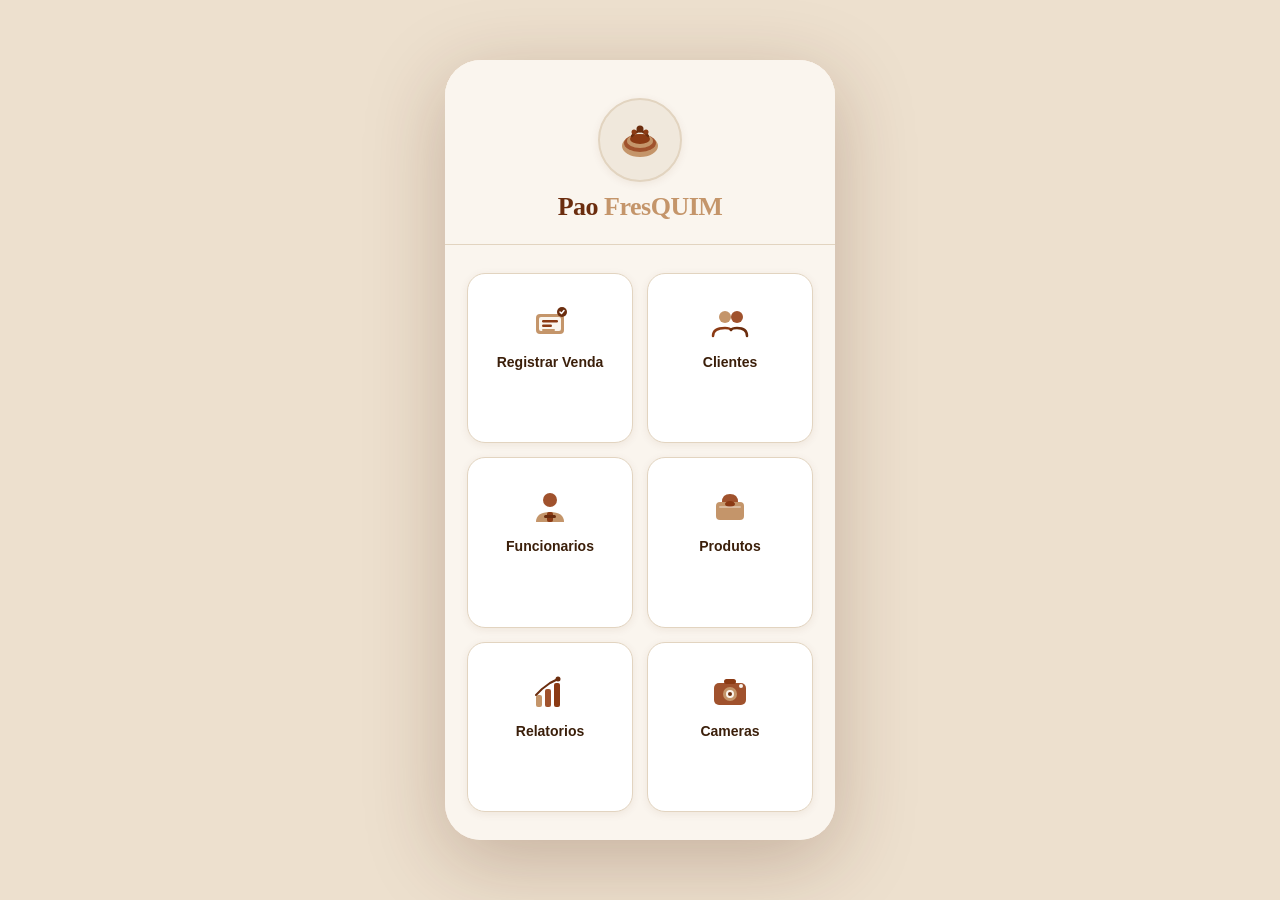
==== FRONTEND/main.html @ e1ab9404 "Organização arquivos front-end Organização e separação dos arquivos html, css e java script para mel" ====
<!DOCTYPE html>
<html lang="pt-BR">
<head>
<meta charset="UTF-8">
<meta name="viewport" content="width=device-width, initial-scale=1.0">
<title>Pao FresQUIM</title>
<link rel="stylesheet" href="style.css">
</head>
<body>
<div class="app-shell" id="app">

  <!-- ===================== SCREEN: HOME ===================== -->
  <div class="screen active" id="screen-home">
    <div class="home-header">
      <div class="home-logo-circle">
        <svg width="52" height="52" viewBox="0 0 52 52" fill="none">
          <ellipse cx="26" cy="32" rx="18" ry="11" fill="#C4956A"/>
          <ellipse cx="26" cy="29" rx="16" ry="9" fill="#A0522D"/>
          <ellipse cx="26" cy="27" rx="13" ry="7" fill="#C4956A"/>
          <ellipse cx="26" cy="25" rx="10" ry="5" fill="#8B3A14"/>
          <path d="M18 22 Q26 12 34 22" stroke="#6B2D0E" stroke-width="2.5" fill="none" stroke-linecap="round"/>
          <circle cx="26" cy="15" r="3.5" fill="#6B2D0E"/>
          <circle cx="20" cy="18" r="2.5" fill="#8B3A14"/>
          <circle cx="32" cy="18" r="2.5" fill="#8B3A14"/>
        </svg>
      </div>
      <div class="home-brand">Pao <span>FresQUIM</span></div>
    </div>
    <div class="home-grid">
      <div class="home-card" onclick="goTo('venda')">
        <svg width="44" height="44" viewBox="0 0 44 44" fill="none">
          <rect x="8" y="14" width="28" height="20" rx="4" fill="#C4956A"/>
          <rect x="11" y="17" width="22" height="14" rx="2" fill="#FAF5EE"/>
          <rect x="14" y="20" width="16" height="2.5" rx="1.2" fill="#8B3A14"/>
          <rect x="14" y="24.5" width="10" height="2.5" rx="1.2" fill="#8B3A14"/>
          <rect x="14" y="29" width="13" height="2" rx="1" fill="#C4956A"/>
          <circle cx="34" cy="12" r="5" fill="#6B2D0E"/>
          <path d="M32 12 L33.5 13.5 L36 10.5" stroke="white" stroke-width="1.5" stroke-linecap="round" stroke-linejoin="round"/>
        </svg>
        <span class="home-card-label">Registrar Venda</span>
      </div>
      <div class="home-card" onclick="goTo('clientes')">
        <svg width="44" height="44" viewBox="0 0 44 44" fill="none">
          <circle cx="17" cy="17" r="6" fill="#C4956A"/>
          <circle cx="29" cy="17" r="6" fill="#A0522D"/>
          <path d="M5 36 Q5 28 17 28 Q22 28 23 30" stroke="#8B3A14" stroke-width="2.5" fill="none" stroke-linecap="round"/>
          <path d="M23 30 Q24 28 29 28 Q39 28 39 36" stroke="#6B2D0E" stroke-width="2.5" fill="none" stroke-linecap="round"/>
        </svg>
        <span class="home-card-label">Clientes</span>
      </div>
      <div class="home-card" onclick="goTo('funcionarios')">
        <svg width="44" height="44" viewBox="0 0 44 44" fill="none">
          <circle cx="22" cy="16" r="7" fill="#A0522D"/>
          <path d="M8 38 Q8 28 22 28 Q36 28 36 38" fill="#C4956A"/>
          <rect x="19" y="28" width="6" height="10" rx="2" fill="#8B3A14"/>
          <rect x="16" y="31" width="12" height="3" rx="1.5" fill="#6B2D0E"/>
        </svg>
        <span class="home-card-label">Funcionarios</span>
      </div>
      <div class="home-card" onclick="goTo('produtos')">
        <svg width="44" height="44" viewBox="0 0 44 44" fill="none">
          <rect x="8" y="18" width="28" height="18" rx="4" fill="#C4956A"/>
          <path d="M14 18 Q14 10 22 10 Q30 10 30 18" fill="#A0522D"/>
          <ellipse cx="22" cy="20" rx="5" ry="3" fill="#8B3A14"/>
          <rect x="11" y="22" width="22" height="2" rx="1" fill="#FAF5EE" opacity="0.4"/>
        </svg>
        <span class="home-card-label">Produtos</span>
      </div>
      <div class="home-card" onclick="goTo('relatorios')">
        <svg width="44" height="44" viewBox="0 0 44 44" fill="none">
          <rect x="8" y="26" width="6" height="12" rx="2" fill="#C4956A"/>
          <rect x="17" y="20" width="6" height="18" rx="2" fill="#A0522D"/>
          <rect x="26" y="14" width="6" height="24" rx="2" fill="#8B3A14"/>
          <path d="M8 26 L14 20 L22 14 L30 10" stroke="#6B2D0E" stroke-width="2" stroke-linecap="round" stroke-linejoin="round" fill="none"/>
          <circle cx="30" cy="10" r="2.5" fill="#6B2D0E"/>
        </svg>
        <span class="home-card-label">Relatorios</span>
      </div>
      <div class="home-card" onclick="goTo('cameras')">
        <svg width="44" height="44" viewBox="0 0 44 44" fill="none">
          <rect x="6" y="14" width="32" height="22" rx="5" fill="#A0522D"/>
          <circle cx="22" cy="25" r="7" fill="#C4956A"/>
          <circle cx="22" cy="25" r="4" fill="#FAF5EE"/>
          <circle cx="22" cy="25" r="2" fill="#6B2D0E"/>
          <rect x="16" y="10" width="12" height="5" rx="2.5" fill="#8B3A14"/>
          <circle cx="33" cy="17" r="2" fill="#FAF5EE"/>
        </svg>
        <span class="home-card-label">Cameras</span>
      </div>
    </div>
  </div>

  <!-- ===================== SCREEN: VENDA ===================== -->
  <div class="screen" id="screen-venda">
    <div class="topbar">
      <button class="back-btn" onclick="goTo('home')">
        <svg class="back-arrow" viewBox="0 0 22 22" fill="none"><path d="M14 6L9 11L14 16" stroke="#6B2D0E" stroke-width="2.5" stroke-linecap="round" stroke-linejoin="round"/></svg>
      </button>
      <span class="topbar-title">Registrar Venda</span>
      <div style="width:38px"></div>
    </div>
    <div class="screen-content">
      <button class="btn-primary" onclick="goTo('scanner')">
        <svg width="18" height="18" viewBox="0 0 18 18" fill="none"><rect x="2" y="4" width="2" height="10" rx="1" fill="white"/><rect x="5" y="4" width="1" height="10" rx="0.5" fill="white"/><rect x="7" y="4" width="2" height="10" rx="1" fill="white"/><rect x="10" y="4" width="1" height="10" rx="0.5" fill="white"/><rect x="12" y="4" width="2" height="10" rx="1" fill="white"/><rect x="15" y="4" width="1" height="10" rx="0.5" fill="white"/></svg>
        Escanear Codigo de Barras
      </button>
      <div class="section-label">Itens da Venda</div>
      <div id="venda-items-list">
        <div class="venda-item" style="margin-bottom:8px">
          <div style="display:flex;align-items:center;gap:10px">
            <div>
              <div class="venda-item-name">Pao frances</div>
              <div style="font-size:11px;color:var(--text-light);font-weight:600">R$ 5,00 / un</div>
            </div>
          </div>
          <div style="display:flex;align-items:center;gap:8px">
            <button class="qty-btn" onclick="changeQty(this,-1)">-</button>
            <span class="qty-display">1</span>
            <button class="qty-btn" onclick="changeQty(this,1)">+</button>
            <span class="venda-item-price" data-unit="5.00">R$ 5,00</span>
            <button class="remove-btn" onclick="removeItem(this)">x</button>
          </div>
        </div>
        <div class="venda-item">
          <div style="display:flex;align-items:center;gap:10px">
            <div>
              <div class="venda-item-name">Pao de queijo</div>
              <div style="font-size:11px;color:var(--text-light);font-weight:600">R$ 8,00 / un</div>
            </div>
          </div>
          <div style="display:flex;align-items:center;gap:8px">
            <button class="qty-btn" onclick="changeQty(this,-1)">-</button>
            <span class="qty-display">1</span>
            <button class="qty-btn" onclick="changeQty(this,1)">+</button>
            <span class="venda-item-price" data-unit="8.00">R$ 8,00</span>
            <button class="remove-btn" onclick="removeItem(this)">x</button>
          </div>
        </div>
      </div>
      <div class="venda-total" id="venda-total-display">
        <span class="venda-total-label">TOTAL:</span>
        <span class="venda-total-value">R$ 13,00</span>
      </div>
      <div class="section-label">Forma de Pagamento</div>
      <div class="pay-row">
        <button class="btn-pay" onclick="selectPay(this)">Dinheiro</button>
        <button class="btn-pay" onclick="selectPay(this)">Cartao</button>
        <button class="btn-pay" onclick="selectPay(this)">Pix</button>
      </div>
      <button class="btn-primary" onclick="finalizarVenda()" style="margin-top:4px">Finalizar Venda</button>
    </div>
  </div>

  <!-- ===================== SCREEN: CLIENTES ===================== -->
  <div class="screen" id="screen-clientes">
    <div class="topbar">
      <button class="back-btn" onclick="goTo('home')">
        <svg class="back-arrow" viewBox="0 0 22 22" fill="none"><path d="M14 6L9 11L14 16" stroke="#6B2D0E" stroke-width="2.5" stroke-linecap="round" stroke-linejoin="round"/></svg>
      </button>
      <span class="topbar-title">Clientes</span>
      <div style="width:38px"></div>
    </div>
    <div class="screen-content">
      <button class="btn-primary" onclick="goTo('novo-cliente')">+ Novo Cliente</button>
      <div class="search-bar">
        <svg width="16" height="16" viewBox="0 0 16 16" fill="none"><circle cx="7" cy="7" r="5" stroke="#9A7055" stroke-width="1.8"/><path d="M11 11L14 14" stroke="#9A7055" stroke-width="1.8" stroke-linecap="round"/></svg>
        <input type="text" placeholder="Buscar cliente..." oninput="filterClientes(this.value)">
      </div>
      <div id="clientes-list">
        <div class="list-item" onclick="goTo('cliente-detalhe','joao')" style="margin-bottom:8px">
          <div class="list-item-left">
            <span class="list-item-name">Joao Silva</span>
          </div>
          <div style="display:flex;align-items:center;gap:8px">
            <span class="badge badge-green">
              <svg width="10" height="10" viewBox="0 0 10 10"><circle cx="5" cy="5" r="4" fill="#2E7D32"/><path d="M3 5L4.5 6.5L7 3.5" stroke="white" stroke-width="1.2" stroke-linecap="round" stroke-linejoin="round" fill="none"/></svg>
              Regular
            </span>
            <span class="chevron">›</span>
          </div>
        </div>
        <div class="list-item" onclick="goTo('cliente-detalhe','maria')">
          <div class="list-item-left">
            <span class="list-item-name">Maria Souza</span>
          </div>
          <div style="display:flex;align-items:center;gap:8px">
            <span class="badge badge-orange">
              <svg width="10" height="10" viewBox="0 0 10 10"><circle cx="5" cy="5" r="4" fill="#E65100"/><path d="M5 3V5.5" stroke="white" stroke-width="1.2" stroke-linecap="round"/><circle cx="5" cy="7" r="0.6" fill="white"/></svg>
              Negativado
            </span>
            <span class="chevron">›</span>
          </div>
        </div>
        <div class="list-item" onclick="goTo('cliente-detalhe','pedro')" style="margin-top:8px">
          <div class="list-item-left">
            <span class="list-item-name">Pedro Oliveira</span>
          </div>
          <div style="display:flex;align-items:center;gap:8px">
            <span class="badge badge-green">
              <svg width="10" height="10" viewBox="0 0 10 10"><circle cx="5" cy="5" r="4" fill="#2E7D32"/><path d="M3 5L4.5 6.5L7 3.5" stroke="white" stroke-width="1.2" stroke-linecap="round" stroke-linejoin="round" fill="none"/></svg>
              Regular
            </span>
            <span class="chevron">›</span>
          </div>
        </div>
      </div>
      <div class="divider"></div>
      <button class="btn-outline" onclick="goTo('fiado')" style="background:var(--brown-dark);color:white;border-color:var(--brown-dark)">Clientes Fiados</button>
    </div>
  </div>

  <!-- ===================== SCREEN: CLIENTE DETALHE ===================== -->
  <div class="screen" id="screen-cliente-detalhe">
    <div class="topbar">
      <button class="back-btn" onclick="goTo('clientes')">
        <svg class="back-arrow" viewBox="0 0 22 22" fill="none"><path d="M14 6L9 11L14 16" stroke="#6B2D0E" stroke-width="2.5" stroke-linecap="round" stroke-linejoin="round"/></svg>
      </button>
      <span class="topbar-title" id="cliente-detalhe-title">Joao Silva</span>
      <div style="width:38px"></div>
    </div>
    <div class="screen-content">
      <div style="display:flex;align-items:center;justify-content:center;padding:16px 0 8px">
        <div style="width:72px;height:72px;background:var(--cream-dark);border-radius:50%;border:2.5px solid var(--cream-border);display:flex;align-items:center;justify-content:center;">
          <svg width="36" height="36" viewBox="0 0 36 36" fill="none"><circle cx="18" cy="14" r="7" fill="#C4956A"/><path d="M4 34 Q4 24 18 24 Q32 24 32 34" fill="#A0522D"/></svg>
        </div>
      </div>
      <div class="detail-row">
        <span class="detail-label">Nome completo</span>
        <span class="detail-value" id="cliente-detalhe-nome">Joao Silva</span>
      </div>
      <div class="detail-row">
        <span class="detail-label">Telefone</span>
        <span class="detail-value" id="cliente-detalhe-tel">(34) 99999-1111</span>
      </div>
      <div class="detail-row">
        <span class="detail-label">Endereco</span>
        <span class="detail-value" id="cliente-detalhe-end">Rua das Flores, 123</span>
      </div>
      <div class="detail-row">
        <span class="detail-label">Status Serasa</span>
        <span id="cliente-detalhe-status">
          <span class="badge badge-green">Aprovado</span>
        </span>
      </div>
      <button class="btn-primary" onclick="goTo('fiado-detalhe')">Ver Fiado</button>
      <button class="btn-outline" onclick="goTo('clientes')">Fechar</button>
    </div>
  </div>

  <!-- ===================== SCREEN: FIADO ===================== -->
  <div class="screen" id="screen-fiado">
    <div class="topbar">
      <button class="back-btn" onclick="goTo('clientes')">
        <svg class="back-arrow" viewBox="0 0 22 22" fill="none"><path d="M14 6L9 11L14 16" stroke="#6B2D0E" stroke-width="2.5" stroke-linecap="round" stroke-linejoin="round"/></svg>
      </button>
      <span class="topbar-title">Clientes Fiado</span>
      <div style="width:38px"></div>
    </div>
    <div class="screen-content">
      <div class="search-bar">
        <svg width="16" height="16" viewBox="0 0 16 16" fill="none"><circle cx="7" cy="7" r="5" stroke="#9A7055" stroke-width="1.8"/><path d="M11 11L14 14" stroke="#9A7055" stroke-width="1.8" stroke-linecap="round"/></svg>
        <input type="text" placeholder="Buscar cliente...">
      </div>
      <div style="background:var(--white);border:1.5px solid var(--cream-border);border-radius:12px;padding:12px;overflow-x:auto">
        <table class="fiado-table">
          <thead>
            <tr>
              <th>Cliente</th>
              <th>Produto</th>
              <th>Data Compra</th>
              <th></th>
            </tr>
          </thead>
          <tbody>
            <tr onclick="goTo('fiado-detalhe')">
              <td><strong>Joao Silva</strong></td>
              <td>Pao de queijo</td>
              <td><div>10/04/2024</div><div style="font-size:11px;color:var(--text-light)">20/04/2024</div></td>
              <td><span class="chevron">›</span></td>
            </tr>
            <tr onclick="goTo('fiado-detalhe')">
              <td><strong>Joao Silva</strong></td>
              <td>Pao frances</td>
              <td><div>08/04/2024</div><div style="font-size:11px;color:var(--text-light)">20/04/2024</div></td>
              <td><span class="chevron">›</span></td>
            </tr>
            <tr onclick="goTo('fiado-detalhe')">
              <td><strong>Maria Souza</strong></td>
              <td>Rosca grande</td>
              <td><div>07/04/2024</div><div style="font-size:11px;color:var(--text-light)">21/04/2024</div></td>
              <td><span class="chevron">›</span></td>
            </tr>
            <tr onclick="goTo('fiado-detalhe')">
              <td><strong>Maria Souza</strong></td>
              <td>Pao hungaro</td>
              <td><div>05/04/2024</div><div style="font-size:11px;color:var(--text-light)">21/04/2024</div></td>
              <td><span class="chevron">›</span></td>
            </tr>
            <tr onclick="goTo('fiado-detalhe')">
              <td><strong>Pedro Oliveira</strong></td>
              <td>Biscoito polvilho</td>
              <td><div>02/04/2024</div><div style="font-size:11px;color:var(--text-light)">18/04/2024</div></td>
              <td><span class="chevron">›</span></td>
            </tr>
          </tbody>
        </table>
      </div>
      <div class="fiado-total-row">
        <span class="fiado-total-label">Total em aberto:</span>
        <span class="fiado-total-value">R$ 131,00</span>
      </div>
      <button class="btn-outline" onclick="goTo('clientes')">Fechar</button>
    </div>
  </div>

  <!-- ===================== SCREEN: FIADO DETALHE ===================== -->
  <div class="screen" id="screen-fiado-detalhe">
    <div class="topbar">
      <button class="back-btn" onclick="goTo('fiado')">
        <svg class="back-arrow" viewBox="0 0 22 22" fill="none"><path d="M14 6L9 11L14 16" stroke="#6B2D0E" stroke-width="2.5" stroke-linecap="round" stroke-linejoin="round"/></svg>
      </button>
      <span class="topbar-title">Fiado - Joao Silva</span>
      <div style="width:38px"></div>
    </div>
    <div class="screen-content">
      <div class="section-label">Compras em aberto</div>
      <div class="fiado-detail-item">
        <div class="fiado-detail-produto">Pao de queijo x2</div>
        <div class="fiado-detail-sub">Compra: 10/04/2024 · Vence: 20/04/2024</div>
        <div class="fiado-detail-price">R$ 16,00</div>
      </div>
      <div class="fiado-detail-item">
        <div class="fiado-detail-produto">Pao frances x5</div>
        <div class="fiado-detail-sub">Compra: 08/04/2024 · Vence: 20/04/2024</div>
        <div class="fiado-detail-price">R$ 25,00</div>
      </div>
      <div class="fiado-detail-item">
        <div class="fiado-detail-produto">Rosca grande x1</div>
        <div class="fiado-detail-sub">Compra: 06/04/2024 · Vence: 18/04/2024</div>
        <div class="fiado-detail-price">R$ 12,00</div>
      </div>
      <div class="fiado-total-row">
        <span class="fiado-total-label">Total devendo:</span>
        <span class="fiado-total-value">R$ 53,00</span>
      </div>
      <button class="btn-primary" onclick="showNotif('Pagamento registrado com sucesso!'); goTo('clientes')">Registrar Pagamento</button>
      <button class="btn-outline" onclick="goTo('fiado')">Voltar</button>
    </div>
  </div>

  <!-- ===================== SCREEN: SCANNER ===================== -->
  <div class="screen" id="screen-scanner">
    <div class="topbar">
      <button class="back-btn" onclick="goTo(scannerOrigin)">
        <svg class="back-arrow" viewBox="0 0 22 22" fill="none"><path d="M14 6L9 11L14 16" stroke="#6B2D0E" stroke-width="2.5" stroke-linecap="round" stroke-linejoin="round"/></svg>
      </button>
      <span class="topbar-title">Escanear Codigo de Barras</span>
      <div style="width:38px"></div>
    </div>
    <div class="scanner-area">
      <p class="scanner-text">Aponte o leitor para o codigo de barras<br>do produto...</p>
      <div class="scanner-pulse">
        <svg width="190" height="160" viewBox="0 0 190 160" fill="none">
          <rect x="20" y="90" width="150" height="52" rx="4" fill="#FAF5EE" stroke="#C4956A" stroke-width="1.5"/>
          <rect x="28" y="96" width="4" height="40" rx="2" fill="#6B2D0E"/>
          <rect x="36" y="96" width="2" height="40" rx="1" fill="#8B3A14"/>
          <rect x="42" y="96" width="5" height="40" rx="2" fill="#6B2D0E"/>
          <rect x="51" y="96" width="2" height="40" rx="1" fill="#8B3A14"/>
          <rect x="57" y="96" width="4" height="40" rx="2" fill="#6B2D0E"/>
          <rect x="65" y="96" width="3" height="40" rx="1.5" fill="#8B3A14"/>
          <rect x="72" y="96" width="2" height="40" rx="1" fill="#6B2D0E"/>
          <rect x="78" y="96" width="5" height="40" rx="2" fill="#8B3A14"/>
          <rect x="87" y="96" width="2" height="40" rx="1" fill="#6B2D0E"/>
          <rect x="93" y="96" width="4" height="40" rx="2" fill="#8B3A14"/>
          <rect x="101" y="96" width="2" height="40" rx="1" fill="#6B2D0E"/>
          <rect x="107" y="96" width="5" height="40" rx="2" fill="#8B3A14"/>
          <rect x="116" y="96" width="2" height="40" rx="1" fill="#6B2D0E"/>
          <rect x="122" y="96" width="4" height="40" rx="2" fill="#8B3A14"/>
          <rect x="130" y="96" width="3" height="40" rx="1.5" fill="#6B2D0E"/>
          <rect x="137" y="96" width="2" height="40" rx="1" fill="#8B3A14"/>
          <rect x="143" y="96" width="5" height="40" rx="2" fill="#6B2D0E"/>
          <rect x="152" y="96" width="3" height="40" rx="1.5" fill="#8B3A14"/>
          <rect x="158" y="96" width="4" height="40" rx="2" fill="#6B2D0E"/>
          <text x="95" y="154" text-anchor="middle" font-size="11" font-family="'Nunito', monospace" font-weight="800" fill="#6B2D0E">1234567891012</text>
          <!-- Scanner gun -->
          <path d="M120 20 Q140 15 148 28 L155 50 L115 65 L100 45 Q105 30 120 20Z" fill="#A0522D"/>
          <rect x="105" y="48" width="22" height="12" rx="3" fill="#8B3A14"/>
          <path d="M115 60 L110 85" stroke="#6B2D0E" stroke-width="3" stroke-linecap="round"/>
          <rect x="100" y="82" width="20" height="8" rx="3" fill="#6B2D0E"/>
          <ellipse cx="136" cy="32" rx="8" ry="6" fill="#C4956A" opacity="0.5"/>
          <!-- Laser lines -->
          <path d="M115 65 L68 96" stroke="#A0522D" stroke-width="1.2" stroke-dasharray="4 3" opacity="0.7"/>
          <path d="M115 68 L95 96" stroke="#A0522D" stroke-width="1.2" stroke-dasharray="4 3" opacity="0.7"/>
          <path d="M115 72 L125 96" stroke="#A0522D" stroke-width="1.2" stroke-dasharray="4 3" opacity="0.7"/>
        </svg>
      </div>
      <button class="btn-primary" style="max-width:280px" onclick="simulateScan()">Simular Escaneamento</button>
      <button class="btn-outline" style="max-width:280px" onclick="goTo(scannerOrigin)">Cancelar</button>
    </div>
  </div>

  <!-- ===================== SCREEN: NOVO CLIENTE ===================== -->
  <div class="screen" id="screen-novo-cliente">
    <div class="topbar">
      <button class="back-btn" onclick="goTo('clientes')">
        <svg class="back-arrow" viewBox="0 0 22 22" fill="none"><path d="M14 6L9 11L14 16" stroke="#6B2D0E" stroke-width="2.5" stroke-linecap="round" stroke-linejoin="round"/></svg>
      </button>
      <span class="topbar-title">Novo Cliente</span>
      <div style="width:38px"></div>
    </div>
    <div class="screen-content">
      <div class="field-group">
        <label>Nome:</label>
        <input class="field-input" type="text" placeholder="Nome completo" id="nc-nome">
      </div>
      <div class="field-group">
        <label>Telefone:</label>
        <input class="field-input" type="tel" placeholder="(00) 00000-0000" id="nc-tel">
      </div>
      <div class="field-group">
        <label>Endereco:</label>
        <input class="field-input" type="text" placeholder="Rua, numero, bairro" id="nc-end">
      </div>
      <button class="btn-outline" onclick="verificarSerasa()">Verificar Serasa</button>
      <div id="serasa-result" style="display:none" class="serasa-status">
        <svg width="16" height="16" viewBox="0 0 16 16" fill="none"><circle cx="8" cy="8" r="7" fill="#2E7D32"/><path d="M5 8L7 10L11 6" stroke="white" stroke-width="1.8" stroke-linecap="round" stroke-linejoin="round"/></svg>
        Status: Aprovado
      </div>
      <button class="btn-primary" onclick="salvarCliente()">Salvar</button>
    </div>
  </div>

  <!-- ===================== SCREEN: FUNCIONARIOS ===================== -->
  <div class="screen" id="screen-funcionarios">
    <div class="topbar">
      <button class="back-btn" onclick="goTo('home')">
        <svg class="back-arrow" viewBox="0 0 22 22" fill="none"><path d="M14 6L9 11L14 16" stroke="#6B2D0E" stroke-width="2.5" stroke-linecap="round" stroke-linejoin="round"/></svg>
      </button>
      <span class="topbar-title">Funcionarios</span>
      <div style="width:38px"></div>
    </div>
    <div class="screen-content">
      <button class="btn-primary" onclick="goTo('novo-funcionario')">+ Novo Funcionario</button>
      <div class="section-label">Equipe ativa</div>
      <div class="list-item" onclick="goTo('funcionario-detalhe','carlos')" style="margin-bottom:8px">
        <div style="display:flex;align-items:center;gap:12px">
          <div style="width:44px;height:44px;background:var(--cream-dark);border-radius:50%;border:2px solid var(--cream-border);display:flex;align-items:center;justify-content:center">
            <svg width="24" height="24" viewBox="0 0 24 24" fill="none"><circle cx="12" cy="9" r="4.5" fill="#C4956A"/><path d="M3 22 Q3 16 12 16 Q21 16 21 22" fill="#A0522D"/></svg>
          </div>
          <div class="list-item-left">
            <span class="list-item-name">Carlos</span>
            <span class="list-item-sub">Padeiro</span>
          </div>
        </div>
        <span class="chevron">›</span>
      </div>
      <div class="list-item" onclick="goTo('funcionario-detalhe','ana')">
        <div style="display:flex;align-items:center;gap:12px">
          <div style="width:44px;height:44px;background:var(--cream-dark);border-radius:50%;border:2px solid var(--cream-border);display:flex;align-items:center;justify-content:center">
            <svg width="24" height="24" viewBox="0 0 24 24" fill="none"><circle cx="12" cy="9" r="4.5" fill="#C4956A"/><path d="M3 22 Q3 16 12 16 Q21 16 21 22" fill="#A0522D"/></svg>
          </div>
          <div class="list-item-left">
            <span class="list-item-name">Ana</span>
            <span class="list-item-sub">Atendente</span>
          </div>
        </div>
        <span class="chevron">›</span>
      </div>
    </div>
  </div>

  <!-- ===================== SCREEN: FUNCIONARIO DETALHE ===================== -->
  <div class="screen" id="screen-funcionario-detalhe">
    <div class="topbar">
      <button class="back-btn" onclick="goTo('funcionarios')">
        <svg class="back-arrow" viewBox="0 0 22 22" fill="none"><path d="M14 6L9 11L14 16" stroke="#6B2D0E" stroke-width="2.5" stroke-linecap="round" stroke-linejoin="round"/></svg>
      </button>
      <span class="topbar-title" id="func-detalhe-title">Funcionario</span>
      <div style="width:38px"></div>
    </div>
    <div class="screen-content">
      <div style="display:flex;align-items:center;justify-content:center;padding:12px 0">
        <div style="width:72px;height:72px;background:var(--brown-pale);border-radius:50%;border:2.5px solid var(--brown-light);display:flex;align-items:center;justify-content:center;">
          <svg width="36" height="36" viewBox="0 0 36 36" fill="none"><circle cx="18" cy="14" r="7" fill="white" opacity="0.8"/><path d="M4 34 Q4 24 18 24 Q32 24 32 34" fill="white" opacity="0.6"/></svg>
        </div>
      </div>
      <div class="detail-row">
        <span class="detail-label">Nome</span>
        <span class="detail-value" id="func-nome">Carlos</span>
      </div>
      <div class="detail-row">
        <span class="detail-label">Cargo</span>
        <span class="detail-value" id="func-cargo">Padeiro</span>
      </div>
      <div class="detail-row">
        <span class="detail-label">Admissao</span>
        <span class="detail-value" id="func-admissao">01/02/2024</span>
      </div>
      <div class="detail-row">
        <span class="detail-label">Contato emergencia</span>
        <span class="detail-value" id="func-contato">(34) 09999-0000</span>
      </div>
      <div class="section-label">Ponto do dia</div>
      <div class="ponto-row">
        <div class="ponto-card">
          <span class="ponto-tipo">Entrada</span>
          <span class="ponto-time">08:00</span>
        </div>
        <div class="ponto-card">
          <span class="ponto-tipo">Saida</span>
          <span class="ponto-time" id="func-saida">12:00</span>
        </div>
      </div>
      <div class="detail-row" style="flex-direction:row;align-items:center;justify-content:space-between">
        <div>
          <div class="detail-label">Atestados</div>
          <div class="detail-value">0 este mes</div>
        </div>
        <button class="link-btn" onclick="showNotif('Nenhum atestado encontrado')">Ver</button>
      </div>
      <button class="btn-outline" onclick="goTo('funcionarios')">Fechar</button>
    </div>
  </div>

  <!-- ===================== SCREEN: NOVO FUNCIONARIO ===================== -->
  <div class="screen" id="screen-novo-funcionario">
    <div class="topbar">
      <button class="back-btn" onclick="goTo('funcionarios')">
        <svg class="back-arrow" viewBox="0 0 22 22" fill="none"><path d="M14 6L9 11L14 16" stroke="#6B2D0E" stroke-width="2.5" stroke-linecap="round" stroke-linejoin="round"/></svg>
      </button>
      <span class="topbar-title">Novo Funcionario</span>
      <div style="width:38px"></div>
    </div>
    <div class="screen-content">
      <div class="field-group">
        <label>Nome completo:</label>
        <input class="field-input" type="text" placeholder="Nome do funcionario" id="nf-nome">
      </div>
      <div class="field-group">
        <label>Cargo:</label>
        <select class="field-input" id="nf-cargo">
          <option value="">Selecionar cargo...</option>
          <option>Padeiro</option>
          <option>Atendente</option>
          <option>Gerente</option>
          <option>Auxiliar</option>
        </select>
      </div>
      <div class="field-group">
        <label>Telefone:</label>
        <input class="field-input" type="tel" placeholder="(00) 00000-0000" id="nf-tel">
      </div>
      <div class="field-group">
        <label>Data de admissao:</label>
        <input class="field-input" type="date" id="nf-admissao">
      </div>
      <div class="field-group">
        <label>Contato emergencia:</label>
        <input class="field-input" type="tel" placeholder="(00) 00000-0000" id="nf-emergencia">
      </div>
      <button class="btn-primary" onclick="salvarFuncionario()">+ Salvar Funcionario</button>
    </div>
  </div>

  <!-- ===================== SCREEN: PRODUTOS ===================== -->
  <div class="screen" id="screen-produtos">
    <div class="topbar">
      <button class="back-btn" onclick="goTo('home')">
        <svg class="back-arrow" viewBox="0 0 22 22" fill="none"><path d="M14 6L9 11L14 16" stroke="#6B2D0E" stroke-width="2.5" stroke-linecap="round" stroke-linejoin="round"/></svg>
      </button>
      <span class="topbar-title">Produtos</span>
      <div style="width:38px"></div>
    </div>
    <div class="screen-content">
      <button class="btn-primary" onclick="goTo('novo-produto')">+ Novo Produto</button>
      <div class="search-bar">
        <svg width="16" height="16" viewBox="0 0 16 16" fill="none"><circle cx="7" cy="7" r="5" stroke="#9A7055" stroke-width="1.8"/><path d="M11 11L14 14" stroke="#9A7055" stroke-width="1.8" stroke-linecap="round"/></svg>
        <input type="text" placeholder="Buscar produto...">
      </div>
      <div id="produtos-list">
        <div class="list-item" style="margin-bottom:8px">
          <div class="list-item-left">
            <span class="list-item-name">Pao frances</span>
            <span class="list-item-sub">Padaria</span>
          </div>
          <div style="display:flex;align-items:center;gap:12px">
            <span style="font-weight:800;color:var(--brown-dark);font-size:15px">R$ 5,00</span>
            <span class="chevron">›</span>
          </div>
        </div>
        <div class="list-item" style="margin-bottom:8px">
          <div class="list-item-left">
            <span class="list-item-name">Pao de queijo</span>
            <span class="list-item-sub">Salgados</span>
          </div>
          <div style="display:flex;align-items:center;gap:12px">
            <span style="font-weight:800;color:var(--brown-dark);font-size:15px">R$ 8,00</span>
            <span class="chevron">›</span>
          </div>
        </div>
        <div class="list-item">
          <div class="list-item-left">
            <span class="list-item-name">Pao sovado</span>
            <span class="list-item-sub">Padaria</span>
          </div>
          <div style="display:flex;align-items:center;gap:12px">
            <span style="font-weight:800;color:var(--brown-dark);font-size:15px">R$ 6,50</span>
            <span class="chevron">›</span>
          </div>
        </div>
      </div>
    </div>
  </div>

  <!-- ===================== SCREEN: NOVO PRODUTO ===================== -->
  <div class="screen" id="screen-novo-produto">
    <div class="topbar">
      <button class="back-btn" onclick="goTo('produtos')">
        <svg class="back-arrow" viewBox="0 0 22 22" fill="none"><path d="M14 6L9 11L14 16" stroke="#6B2D0E" stroke-width="2.5" stroke-linecap="round" stroke-linejoin="round"/></svg>
      </button>
      <span class="topbar-title">Novo Produto</span>
      <div style="width:38px"></div>
    </div>
    <div class="screen-content">
      <div class="field-group">
        <label>Nome do Produto:</label>
        <input class="field-input" type="text" placeholder="Ex: Pao frances" id="np-nome">
      </div>
      <div class="field-group">
        <label>Preco (R$):</label>
        <input class="field-input" type="number" placeholder="0,00" step="0.01" min="0" id="np-preco">
      </div>
      <div class="field-group">
        <label>Categoria:</label>
        <select class="field-input" id="np-cat">
          <option value="">Selecionar categoria...</option>
          <option>Padaria</option>
          <option>Salgados</option>
          <option>Doces</option>
          <option>Bebidas</option>
        </select>
      </div>
      <div class="field-group">
        <label>Codigo de Barras:</label>
        <div style="display:flex;gap:10px">
          <input class="field-input" type="text" placeholder="0000000000000" id="np-cod" style="flex:1">
          <button class="btn-primary btn-sm" onclick="openScanner('novo-produto')" style="width:auto;padding:10px 14px">
            <svg width="18" height="18" viewBox="0 0 18 18" fill="none"><rect x="2" y="4" width="2" height="10" rx="1" fill="white"/><rect x="5" y="4" width="1" height="10" rx="0.5" fill="white"/><rect x="7" y="4" width="2" height="10" rx="1" fill="white"/><rect x="10" y="4" width="1" height="10" rx="0.5" fill="white"/><rect x="12" y="4" width="2" height="10" rx="1" fill="white"/><rect x="15" y="4" width="1" height="10" rx="0.5" fill="white"/></svg>
          </button>
        </div>
      </div>
      <button class="btn-primary" onclick="salvarProduto()">+ Salvar</button>
    </div>
  </div>

  <!-- ===================== SCREEN: RELATORIOS ===================== -->
  <div class="screen" id="screen-relatorios">
    <div class="topbar">
      <button class="back-btn" onclick="goTo('home')">
        <svg class="back-arrow" viewBox="0 0 22 22" fill="none"><path d="M14 6L9 11L14 16" stroke="#6B2D0E" stroke-width="2.5" stroke-linecap="round" stroke-linejoin="round"/></svg>
      </button>
      <span class="topbar-title">Relatorios</span>
      <div style="width:38px"></div>
    </div>
    <div class="screen-content">
      <div class="field-group">
        <label>Periodo:</label>
        <select class="field-input" id="rel-periodo" onchange="updateRelatorio()">
          <option value="">Selecionar</option>
          <option value="hoje">Hoje</option>
          <option value="semana">Esta semana</option>
          <option value="mes">Este mes</option>
          <option value="ano">Este ano</option>
        </select>
      </div>
      <div class="relatorio-card">
        <span class="relatorio-label">Total vendido</span>
        <span class="relatorio-value" id="rel-total">R$ 5.000</span>
        <span style="font-size:12px;opacity:0.6;margin-top:4px" id="rel-periodo-label">Selecione um periodo</span>
      </div>
      <div style="display:grid;grid-template-columns:1fr 1fr;gap:10px">
        <div style="background:var(--white);border:1.5px solid var(--cream-border);border-radius:12px;padding:14px">
          <div style="font-size:11px;font-weight:700;color:var(--text-light);text-transform:uppercase;letter-spacing:0.5px">Vendas</div>
          <div style="font-size:22px;font-weight:800;color:var(--brown-dark);font-family:'Playfair Display',serif" id="rel-num-vendas">47</div>
        </div>
        <div style="background:var(--white);border:1.5px solid var(--cream-border);border-radius:12px;padding:14px">
          <div style="font-size:11px;font-weight:700;color:var(--text-light);text-transform:uppercase;letter-spacing:0.5px">Ticket medio</div>
          <div style="font-size:22px;font-weight:800;color:var(--brown-dark);font-family:'Playfair Display',serif" id="rel-ticket">R$ 106</div>
        </div>
      </div>
      <button class="btn-primary" onclick="goTo('grafico')">Ver Grafico</button>
      <button class="btn-outline" onclick="goTo('filtro-produto')">Filtrar por Produto</button>
    </div>
  </div>

  <!-- ===================== SCREEN: GRAFICO ===================== -->
  <div class="screen" id="screen-grafico">
    <div class="topbar">
      <button class="back-btn" onclick="goTo('relatorios')">
        <svg class="back-arrow" viewBox="0 0 22 22" fill="none"><path d="M14 6L9 11L14 16" stroke="#6B2D0E" stroke-width="2.5" stroke-linecap="round" stroke-linejoin="round"/></svg>
      </button>
      <span class="topbar-title">Ver Grafico</span>
      <div style="width:38px"></div>
    </div>
    <div class="screen-content">
      <div class="tabs-row">
        <button class="tab-btn active" onclick="switchTab(this,'grafico','dia')">Dia</button>
        <button class="tab-btn" onclick="switchTab(this,'grafico','semana')">Semana</button>
        <button class="tab-btn" onclick="switchTab(this,'grafico','mes')">Mes</button>
      </div>
      <div class="chart-container">
        <div class="chart-date" id="chart-date">Hoje: 24/04/2024</div>
        <div style="display:flex;gap:0">
          <div class="chart-y">
            <span class="chart-y-label">R$ 500</span>
            <span class="chart-y-label">R$ 400</span>
            <span class="chart-y-label">R$ 300</span>
            <span class="chart-y-label">R$ 200</span>
            <span class="chart-y-label">R$ 100</span>
            <span class="chart-y-label">R$ 0</span>
          </div>
          <div class="bars-area" id="grafico-bars">
          </div>
        </div>
        <div class="chart-total-row">
          <span class="chart-total-label" id="chart-total-label">Total vendido hoje:</span>
          <span class="chart-total-value" id="chart-total-value">R$ 780</span>
        </div>
      </div>
      <button class="btn-outline" onclick="goTo('relatorios')">Fechar</button>
    </div>
  </div>

  <!-- ===================== SCREEN: FILTRO PRODUTO ===================== -->
  <div class="screen" id="screen-filtro-produto">
    <div class="topbar">
      <button class="back-btn" onclick="goTo('relatorios')">
        <svg class="back-arrow" viewBox="0 0 22 22" fill="none"><path d="M14 6L9 11L14 16" stroke="#6B2D0E" stroke-width="2.5" stroke-linecap="round" stroke-linejoin="round"/></svg>
      </button>
      <span class="topbar-title">Filtrar por Produto</span>
      <div style="width:38px"></div>
    </div>
    <div class="screen-content">
      <div class="field-group">
        <label>Produto:</label>
        <select class="field-input" onchange="updateFiltroChart(this.value)">
          <option value="queijo">Pao de queijo</option>
          <option value="frances">Pao frances</option>
          <option value="sovado">Pao sovado</option>
          <option value="rosca">Rosca grande</option>
        </select>
      </div>
      <div class="tabs-row">
        <button class="tab-btn" onclick="switchTab(this,'filtro','dia')">Dia</button>
        <button class="tab-btn active" onclick="switchTab(this,'filtro','semana')">Semana</button>
        <button class="tab-btn" onclick="switchTab(this,'filtro','mes')">Mes</button>
      </div>
      <div class="chart-container">
        <div class="bars-area" id="filtro-bars" style="height:120px"></div>
        <div class="chart-total-row">
          <span class="chart-total-label">Total vendido:</span>
          <span class="chart-total-value" id="filtro-total">R$ 1.200</span>
        </div>
      </div>
      <button class="btn-outline" onclick="goTo('relatorios')">Fechar</button>
    </div>
  </div>

  <!-- ===================== SCREEN: CAMERAS ===================== -->
  <div class="screen" id="screen-cameras">
    <div class="topbar">
      <button class="back-btn" onclick="goTo('home')">
        <svg class="back-arrow" viewBox="0 0 22 22" fill="none"><path d="M14 6L9 11L14 16" stroke="#6B2D0E" stroke-width="2.5" stroke-linecap="round" stroke-linejoin="round"/></svg>
      </button>
      <span class="topbar-title">Cameras</span>
      <div style="width:38px"></div>
    </div>
    <div style="padding:16px 20px 0">
      <div style="background:var(--cream-dark);border:1.5px solid var(--cream-border);border-radius:12px;padding:14px;display:flex;align-items:center;gap:10px">
        <div style="width:10px;height:10px;background:#ff3b3b;border-radius:50%;animation:blink 1s infinite;flex-shrink:0"></div>
        <span style="font-size:13px;font-weight:700;color:var(--text-mid)">2 cameras ao vivo</span>
      </div>
    </div>
    <div class="camera-grid">
      <div class="camera-card">
        <div class="camera-feed">
          <div class="camera-live-dot"></div>
          <svg width="40" height="40" viewBox="0 0 40 40" fill="none"><rect x="5" y="10" width="22" height="18" rx="3" fill="#333"/><polygon points="27,15 35,19 27,23" fill="#555"/><circle cx="16" cy="19" r="4" fill="#555"/><circle cx="16" cy="19" r="2" fill="#333"/></svg>
        </div>
        <span class="camera-card-label">Loja</span>
        <span class="badge badge-green" style="font-size:10px">
          <svg width="8" height="8" viewBox="0 0 8 8"><circle cx="4" cy="4" r="3" fill="#2E7D32"/></svg>
          Online
        </span>
      </div>
      <div class="camera-card">
        <div class="camera-feed">
          <div class="camera-live-dot"></div>
          <svg width="40" height="40" viewBox="0 0 40 40" fill="none"><rect x="5" y="10" width="22" height="18" rx="3" fill="#333"/><polygon points="27,15 35,19 27,23" fill="#555"/><circle cx="16" cy="19" r="4" fill="#555"/><circle cx="16" cy="19" r="2" fill="#333"/></svg>
        </div>
        <span class="camera-card-label">Cozinha</span>
        <span class="badge badge-green" style="font-size:10px">
          <svg width="8" height="8" viewBox="0 0 8 8"><circle cx="4" cy="4" r="3" fill="#2E7D32"/></svg>
          Online
        </span>
      </div>
    </div>
    <div style="padding:0 20px 24px;display:flex;flex-direction:column;gap:10px">
      <div style="background:var(--white);border:1.5px solid var(--cream-border);border-radius:12px;padding:14px 16px;display:flex;justify-content:space-between;align-items:center">
        <div>
          <div style="font-size:12px;font-weight:700;color:var(--text-light);text-transform:uppercase;letter-spacing:0.5px">Gravacoes</div>
          <div style="font-size:15px;font-weight:700;color:var(--text-dark)">Ultimas 24h</div>
        </div>
        <button class="link-btn">Ver todas</button>
      </div>
    </div>
  </div>

  <!-- MODAL VENDA SUCESSO -->
  <div class="modal-overlay" id="modal-venda">
    <div class="modal-card">
      <div class="modal-icon">
        <svg width="32" height="32" viewBox="0 0 32 32" fill="none"><circle cx="16" cy="16" r="14" fill="#2E7D32"/><path d="M10 16L14 20L22 12" stroke="white" stroke-width="2.5" stroke-linecap="round" stroke-linejoin="round"/></svg>
      </div>
      <div class="modal-title">Venda Finalizada!</div>
      <div style="text-align:center;font-size:14px;color:var(--text-mid);font-weight:600">Pagamento registrado com sucesso.</div>
      <div style="background:var(--cream-dark);border-radius:10px;padding:14px;display:flex;justify-content:space-between">
        <span style="font-size:13px;font-weight:700;color:var(--text-mid)">Total pago:</span>
        <span style="font-size:15px;font-weight:800;color:var(--brown-dark)" id="modal-total">R$ 13,00</span>
      </div>
      <button class="btn-primary" onclick="closeModal('modal-venda'); goTo('home')">Voltar ao Inicio</button>
      <button class="btn-outline" onclick="closeModal('modal-venda'); resetVenda()">Nova Venda</button>
    </div>
  </div>

  <script src="main.js"></script>

</div>

</body>
</html>
---- FRONTEND/style.css ----
:root {
    --brown-dark: #6B2D0E;
    --brown-mid: #8B3A14;
    --brown-light: #A0522D;
    --brown-pale: #C4956A;
    --cream: #FAF5EE;
    --cream-dark: #F0E8DC;
    --cream-border: #E2D4C0;
    --text-dark: #3B1F0A;
    --text-mid: #6B4423;
    --text-light: #9A7055;
    --green: #2E7D32;
    --green-bg: #E8F5E9;
    --orange: #E65100;
    --orange-bg: #FFF3E0;
    --red: #C62828;
    --white: #FFFFFF;
    --shadow: 0 4px 24px rgba(107,45,14,0.10);
    --shadow-sm: 0 2px 8px rgba(107,45,14,0.08);
  }
  * { box-sizing: border-box; margin: 0; padding: 0; }
  body {
    font-family: 'Nunito', sans-serif;
    background: #EDE0CE;
    min-height: 100vh;
    display: flex;
    align-items: center;
    justify-content: center;
  }
  .app-shell {
    width: 390px;
    min-height: 780px;
    background: var(--cream);
    border-radius: 36px;
    overflow: hidden;
    box-shadow: 0 20px 80px rgba(80,30,10,0.25);
    position: relative;
  }
  .screen {
    display: none;
    flex-direction: column;
    min-height: 780px;
    background: var(--cream);
    animation: fadeIn 0.22s ease;
  }
  .screen.active { display: flex; }
  @keyframes fadeIn { from { opacity:0; transform:translateY(8px); } to { opacity:1; transform:translateY(0); } }

  /* TOP BAR */
  .topbar {
    display: flex;
    align-items: center;
    padding: 20px 22px 14px;
    background: var(--cream);
    border-bottom: 1.5px solid var(--cream-border);
    gap: 10px;
  }
  .topbar-title {
    font-family: 'Playfair Display', serif;
    font-size: 20px;
    font-weight: 700;
    color: var(--brown-dark);
    flex: 1;
    text-align: center;
  }
  .back-btn {
    background: none;
    border: none;
    cursor: pointer;
    color: var(--brown-dark);
    font-size: 22px;
    font-weight: 800;
    padding: 2px 8px 2px 0;
    line-height: 1;
    display: flex;
    align-items: center;
    gap: 4px;
    font-family: 'Nunito', sans-serif;
  }
  .back-btn:hover { color: var(--brown-light); }
  .back-arrow {
    width: 22px; height: 22px;
    display: inline-block;
  }

  /* HOME SCREEN */
  .home-header {
    background: var(--cream);
    padding: 38px 22px 22px;
    display: flex;
    flex-direction: column;
    align-items: center;
    gap: 10px;
    border-bottom: 1.5px solid var(--cream-border);
  }
  .home-logo-circle {
    width: 84px; height: 84px;
    background: var(--cream-dark);
    border-radius: 50%;
    border: 2.5px solid var(--cream-border);
    display: flex; align-items: center; justify-content: center;
    box-shadow: var(--shadow-sm);
  }
  .home-brand {
    font-family: 'Playfair Display', serif;
    font-size: 26px;
    font-weight: 900;
    color: var(--brown-dark);
    letter-spacing: -0.5px;
  }
  .home-brand span { color: var(--brown-pale); }
  .home-grid {
    display: grid;
    grid-template-columns: 1fr 1fr;
    gap: 14px;
    padding: 28px 22px;
    flex: 1;
  }
  .home-card {
    background: var(--white);
    border: 1.5px solid var(--cream-border);
    border-radius: 18px;
    padding: 26px 10px 18px;
    display: flex;
    flex-direction: column;
    align-items: center;
    gap: 10px;
    cursor: pointer;
    transition: all 0.18s;
    box-shadow: var(--shadow-sm);
  }
  .home-card:hover, .home-card:active {
    background: var(--cream-dark);
    border-color: var(--brown-pale);
    transform: translateY(-2px);
    box-shadow: var(--shadow);
  }
  .home-card-label {
    font-size: 14px;
    font-weight: 700;
    color: var(--text-dark);
    text-align: center;
  }

  /* CONTENT AREA */
  .screen-content {
    flex: 1;
    padding: 18px 20px 24px;
    overflow-y: auto;
    display: flex;
    flex-direction: column;
    gap: 12px;
  }

  /* BUTTONS */
  .btn-primary {
    background: var(--brown-dark);
    color: var(--white);
    border: none;
    border-radius: 12px;
    padding: 14px 20px;
    font-size: 15px;
    font-weight: 700;
    font-family: 'Nunito', sans-serif;
    cursor: pointer;
    width: 100%;
    transition: all 0.16s;
    display: flex; align-items: center; justify-content: center; gap: 8px;
  }
  .btn-primary:hover { background: var(--brown-mid); transform: translateY(-1px); }
  .btn-primary:active { transform: translateY(0); }
  .btn-outline {
    background: transparent;
    color: var(--brown-dark);
    border: 2px solid var(--brown-dark);
    border-radius: 12px;
    padding: 12px 20px;
    font-size: 15px;
    font-weight: 700;
    font-family: 'Nunito', sans-serif;
    cursor: pointer;
    width: 100%;
    transition: all 0.16s;
  }
  .btn-outline:hover { background: var(--cream-dark); }
  .btn-sm {
    padding: 10px 14px;
    font-size: 13px;
    border-radius: 10px;
    width: auto;
  }
  .btn-pay {
    background: var(--cream-dark);
    color: var(--brown-dark);
    border: 2px solid var(--cream-border);
    border-radius: 10px;
    padding: 10px 0;
    font-size: 14px;
    font-weight: 700;
    font-family: 'Nunito', sans-serif;
    cursor: pointer;
    flex: 1;
    transition: all 0.16s;
  }
  .btn-pay:hover, .btn-pay.selected {
    background: var(--brown-dark);
    color: var(--white);
    border-color: var(--brown-dark);
  }

  /* SEARCH BAR */
  .search-bar {
    display: flex;
    align-items: center;
    background: var(--white);
    border: 1.5px solid var(--cream-border);
    border-radius: 12px;
    padding: 10px 14px;
    gap: 8px;
  }
  .search-bar input {
    border: none;
    background: transparent;
    flex: 1;
    font-size: 14px;
    font-family: 'Nunito', sans-serif;
    color: var(--text-dark);
    outline: none;
  }
  .search-bar input::placeholder { color: var(--text-light); }

  /* INPUT FIELD */
  .field-group {
    display: flex;
    flex-direction: column;
    gap: 5px;
  }
  .field-group label {
    font-size: 13px;
    font-weight: 700;
    color: var(--text-mid);
    padding-left: 2px;
  }
  .field-input {
    background: var(--white);
    border: 1.5px solid var(--cream-border);
    border-radius: 10px;
    padding: 12px 14px;
    font-size: 14px;
    font-family: 'Nunito', sans-serif;
    color: var(--text-dark);
    outline: none;
    width: 100%;
    transition: border-color 0.15s;
  }
  .field-input:focus { border-color: var(--brown-pale); }
  select.field-input { appearance: none; cursor: pointer; }

  /* LIST ITEM */
  .list-item {
    background: var(--white);
    border: 1.5px solid var(--cream-border);
    border-radius: 12px;
    padding: 14px 16px;
    display: flex;
    align-items: center;
    justify-content: space-between;
    cursor: pointer;
    transition: all 0.15s;
  }
  .list-item:hover { background: var(--cream-dark); border-color: var(--brown-pale); }
  .list-item-left { display: flex; flex-direction: column; gap: 2px; }
  .list-item-name { font-size: 15px; font-weight: 700; color: var(--text-dark); }
  .list-item-sub { font-size: 12px; color: var(--text-light); font-weight: 600; }
  .chevron {
    color: var(--brown-pale);
    font-size: 18px;
    font-weight: 800;
  }

  /* BADGE */
  .badge {
    font-size: 11px;
    font-weight: 800;
    padding: 3px 10px;
    border-radius: 20px;
    display: inline-flex;
    align-items: center;
    gap: 4px;
  }
  .badge-green { background: var(--green-bg); color: var(--green); }
  .badge-orange { background: var(--orange-bg); color: var(--orange); }
  .badge-red { background: #FFEBEE; color: var(--red); }

  /* VENDA ITEMS */
  .venda-item {
    display: flex;
    align-items: center;
    justify-content: space-between;
    padding: 11px 14px;
    background: var(--white);
    border: 1.5px solid var(--cream-border);
    border-radius: 10px;
  }
  .venda-item-name { font-size: 14px; font-weight: 600; color: var(--text-dark); }
  .venda-item-price { font-size: 14px; font-weight: 800; color: var(--brown-dark); }
  .venda-total {
    background: var(--brown-dark);
    color: var(--white);
    border-radius: 12px;
    padding: 14px 18px;
    display: flex;
    align-items: center;
    justify-content: space-between;
    margin: 4px 0;
  }
  .venda-total-label { font-size: 15px; font-weight: 700; }
  .venda-total-value { font-size: 18px; font-weight: 800; }
  .pay-row { display: flex; gap: 10px; }

  /* FIADO TABLE */
  .fiado-table { width: 100%; border-collapse: collapse; }
  .fiado-table th {
    font-size: 12px; font-weight: 800; color: var(--text-mid);
    text-align: left; padding: 8px 6px;
    border-bottom: 2px solid var(--cream-border);
  }
  .fiado-table td {
    font-size: 13px; font-weight: 600; color: var(--text-dark);
    padding: 10px 6px;
    border-bottom: 1px solid var(--cream-border);
    vertical-align: top;
  }
  .fiado-table tr:hover td { background: var(--cream-dark); cursor: pointer; }
  .fiado-total-row {
    background: var(--cream-dark);
    border: 1.5px solid var(--cream-border);
    border-radius: 12px;
    padding: 14px 16px;
    display: flex;
    align-items: center;
    justify-content: space-between;
    margin-top: 8px;
  }
  .fiado-total-label { font-size: 14px; font-weight: 700; color: var(--text-mid); }
  .fiado-total-value { font-size: 16px; font-weight: 800; color: var(--brown-dark); }

  /* SCANNER */
  .scanner-area {
    flex: 1;
    display: flex;
    flex-direction: column;
    align-items: center;
    justify-content: center;
    gap: 28px;
    padding: 40px 20px;
  }
  .scanner-text {
    font-size: 16px;
    font-weight: 600;
    color: var(--text-mid);
    text-align: center;
    line-height: 1.5;
  }
  .scanner-pulse {
    animation: pulse 1.4s infinite;
  }
  @keyframes pulse { 0%,100%{opacity:1;} 50%{opacity:0.55;} }

  /* SERASA STATUS */
  .serasa-status {
    display: flex;
    align-items: center;
    gap: 8px;
    padding: 12px 14px;
    background: var(--green-bg);
    border: 1.5px solid #A5D6A7;
    border-radius: 10px;
    font-size: 13px;
    font-weight: 700;
    color: var(--green);
  }
  .serasa-status.reprovado {
    background: #FFEBEE;
    border-color: #FFCDD2;
    color: var(--red);
  }

  /* FUNCIONARIO DETAIL */
  .detail-row {
    background: var(--white);
    border: 1.5px solid var(--cream-border);
    border-radius: 12px;
    padding: 14px 16px;
    display: flex;
    flex-direction: column;
    gap: 4px;
  }
  .detail-label { font-size: 12px; font-weight: 700; color: var(--text-light); text-transform: uppercase; letter-spacing: 0.5px; }
  .detail-value { font-size: 15px; font-weight: 700; color: var(--text-dark); }
  .ponto-row { display: flex; gap: 10px; }
  .ponto-card {
    flex: 1;
    background: var(--cream-dark);
    border: 1.5px solid var(--cream-border);
    border-radius: 10px;
    padding: 12px;
    display: flex;
    flex-direction: column;
    gap: 3px;
  }
  .ponto-time { font-size: 18px; font-weight: 800; color: var(--brown-dark); }
  .ponto-tipo { font-size: 11px; font-weight: 700; color: var(--text-light); }
  .link-btn {
    background: none;
    border: none;
    color: var(--brown-dark);
    font-size: 14px;
    font-weight: 700;
    cursor: pointer;
    text-decoration: underline;
    font-family: 'Nunito', sans-serif;
    padding: 0;
  }

  /* GRAFICO */
  .tabs-row {
    display: flex;
    background: var(--cream-dark);
    border-radius: 12px;
    padding: 4px;
    gap: 4px;
  }
  .tab-btn {
    flex: 1;
    background: transparent;
    border: none;
    padding: 9px;
    font-size: 13px;
    font-weight: 700;
    font-family: 'Nunito', sans-serif;
    color: var(--text-light);
    border-radius: 9px;
    cursor: pointer;
    transition: all 0.15s;
  }
  .tab-btn.active {
    background: var(--brown-dark);
    color: var(--white);
    box-shadow: 0 2px 8px rgba(107,45,14,0.18);
  }
  .chart-container {
    background: var(--white);
    border: 1.5px solid var(--cream-border);
    border-radius: 14px;
    padding: 16px 12px 10px;
    position: relative;
  }
  .chart-date {
    font-size: 12px;
    font-weight: 700;
    color: var(--text-light);
    margin-bottom: 10px;
  }
  .chart-bars {
    display: flex;
    align-items: flex-end;
    gap: 6px;
    height: 140px;
    position: relative;
    padding-bottom: 24px;
  }
  .chart-y {
    display: flex;
    flex-direction: column;
    justify-content: space-between;
    height: 116px;
    padding-right: 6px;
  }
  .chart-y-label {
    font-size: 10px;
    font-weight: 700;
    color: var(--text-light);
    text-align: right;
  }
  .bars-area {
    flex: 1;
    display: flex;
    align-items: flex-end;
    gap: 5px;
    height: 116px;
  }
  .bar-wrap {
    flex: 1;
    display: flex;
    flex-direction: column;
    align-items: center;
    gap: 4px;
    height: 100%;
    justify-content: flex-end;
    position: relative;
  }
  .bar {
    width: 100%;
    background: var(--brown-pale);
    border-radius: 5px 5px 0 0;
    transition: all 0.3s;
    position: relative;
    cursor: pointer;
  }
  .bar.highlight { background: var(--brown-dark); }
  .bar-tooltip {
    position: absolute;
    top: -28px;
    left: 50%;
    transform: translateX(-50%);
    background: var(--brown-dark);
    color: var(--white);
    font-size: 9px;
    font-weight: 800;
    padding: 2px 5px;
    border-radius: 5px;
    white-space: nowrap;
    pointer-events: none;
    display: none;
  }
  .bar:hover .bar-tooltip { display: block; }
  .bar-label {
    font-size: 10px;
    font-weight: 700;
    color: var(--text-light);
    position: absolute;
    bottom: -18px;
  }
  .chart-total-row {
    display: flex;
    align-items: center;
    justify-content: space-between;
    padding: 10px 0 0;
  }
  .chart-total-label { font-size: 13px; font-weight: 700; color: var(--text-mid); }
  .chart-total-value { font-size: 16px; font-weight: 800; color: var(--brown-dark); }

  /* CAMERAS */
  .camera-grid {
    display: grid;
    grid-template-columns: 1fr 1fr;
    gap: 14px;
    flex: 1;
    padding: 28px 20px;
  }
  .camera-card {
    background: var(--white);
    border: 1.5px solid var(--cream-border);
    border-radius: 16px;
    padding: 30px 14px 20px;
    display: flex;
    flex-direction: column;
    align-items: center;
    gap: 12px;
    cursor: pointer;
    transition: all 0.15s;
    box-shadow: var(--shadow-sm);
  }
  .camera-card:hover { background: var(--cream-dark); border-color: var(--brown-pale); }
  .camera-card-label { font-size: 15px; font-weight: 700; color: var(--text-dark); }
  .camera-feed {
    width: 100%;
    aspect-ratio: 16/10;
    background: #1a1a1a;
    border-radius: 10px;
    display: flex;
    align-items: center;
    justify-content: center;
    position: relative;
    overflow: hidden;
  }
  .camera-live-dot {
    position: absolute;
    top: 8px; right: 8px;
    width: 8px; height: 8px;
    background: #ff3b3b;
    border-radius: 50%;
    animation: blink 1s infinite;
  }
  @keyframes blink { 0%,100%{opacity:1;} 50%{opacity:0.2;} }
  .camera-offline { color: #555; font-size: 11px; font-weight: 700; }

  /* NOTIFICATION */
  .notif {
    position: fixed;
    top: 20px; left: 50%; transform: translateX(-50%);
    background: var(--green);
    color: white;
    padding: 12px 24px;
    border-radius: 30px;
    font-size: 14px;
    font-weight: 700;
    font-family: 'Nunito', sans-serif;
    z-index: 9999;
    animation: notifIn 0.3s ease, notifOut 0.3s ease 2s forwards;
    box-shadow: 0 8px 30px rgba(0,0,0,0.15);
    pointer-events: none;
    white-space: nowrap;
  }
  @keyframes notifIn { from{opacity:0;transform:translateX(-50%) translateY(-12px);} to{opacity:1;transform:translateX(-50%) translateY(0);} }
  @keyframes notifOut { to{opacity:0;transform:translateX(-50%) translateY(-12px);} }

  /* MODAL */
  .modal-overlay {
    position: absolute;
    inset: 0;
    background: rgba(59,31,10,0.5);
    backdrop-filter: blur(2px);
    z-index: 100;
    display: none;
    align-items: flex-end;
    justify-content: center;
  }
  .modal-overlay.open { display: flex; }
  .modal-card {
    background: var(--cream);
    border-radius: 24px 24px 0 0;
    padding: 28px 24px 36px;
    width: 100%;
    animation: slideUp 0.25s ease;
    display: flex;
    flex-direction: column;
    gap: 16px;
  }
  @keyframes slideUp { from{transform:translateY(40px); opacity:0;} to{transform:translateY(0); opacity:1;} }
  .modal-title {
    font-family: 'Playfair Display', serif;
    font-size: 18px;
    font-weight: 700;
    color: var(--brown-dark);
    text-align: center;
  }
  .modal-icon {
    width: 64px; height: 64px;
    background: var(--green-bg);
    border-radius: 50%;
    display: flex; align-items: center; justify-content: center;
    margin: 0 auto;
  }

  /* DIVIDER */
  .divider { height: 1px; background: var(--cream-border); margin: 4px 0; }

  /* SCROLL */
  .screen-content::-webkit-scrollbar { width: 4px; }
  .screen-content::-webkit-scrollbar-track { background: transparent; }
  .screen-content::-webkit-scrollbar-thumb { background: var(--cream-border); border-radius: 4px; }

  /* RELATORIO CARD */
  .relatorio-card {
    background: var(--brown-dark);
    color: var(--white);
    border-radius: 14px;
    padding: 18px 18px;
    display: flex;
    flex-direction: column;
    gap: 4px;
  }
  .relatorio-label { font-size: 12px; font-weight: 700; opacity: 0.7; text-transform: uppercase; letter-spacing: 0.5px; }
  .relatorio-value { font-size: 28px; font-weight: 800; font-family: 'Playfair Display', serif; }

  /* PRODUTO ADD */
  .remove-btn {
    background: #FFEBEE;
    color: var(--red);
    border: none;
    border-radius: 8px;
    width: 28px; height: 28px;
    display: flex; align-items: center; justify-content: center;
    cursor: pointer;
    font-size: 16px;
    font-weight: 800;
    transition: background 0.15s;
  }
  .remove-btn:hover { background: #FFCDD2; }
  .qty-btn {
    background: var(--cream-dark);
    border: 1.5px solid var(--cream-border);
    border-radius: 8px;
    width: 28px; height: 28px;
    display: flex; align-items: center; justify-content: center;
    cursor: pointer;
    font-size: 16px;
    font-weight: 800;
    color: var(--brown-dark);
    transition: background 0.15s;
  }
  .qty-btn:hover { background: var(--cream-border); }
  .qty-display { font-size: 14px; font-weight: 800; color: var(--text-dark); min-width: 24px; text-align: center; }

  /* CLIENTE FIADO DETALHE */
  .fiado-detail-item {
    background: var(--white);
    border: 1.5px solid var(--cream-border);
    border-radius: 12px;
    padding: 14px 16px;
    display: flex;
    flex-direction: column;
    gap: 6px;
  }
  .fiado-detail-produto { font-size: 15px; font-weight: 700; color: var(--text-dark); }
  .fiado-detail-sub { font-size: 12px; color: var(--text-light); font-weight: 600; }
  .fiado-detail-price { font-size: 16px; font-weight: 800; color: var(--brown-dark); }

  .section-label {
    font-size: 11px;
    font-weight: 800;
    text-transform: uppercase;
    letter-spacing: 1px;
    color: var(--text-light);
    padding: 2px 0;
  }
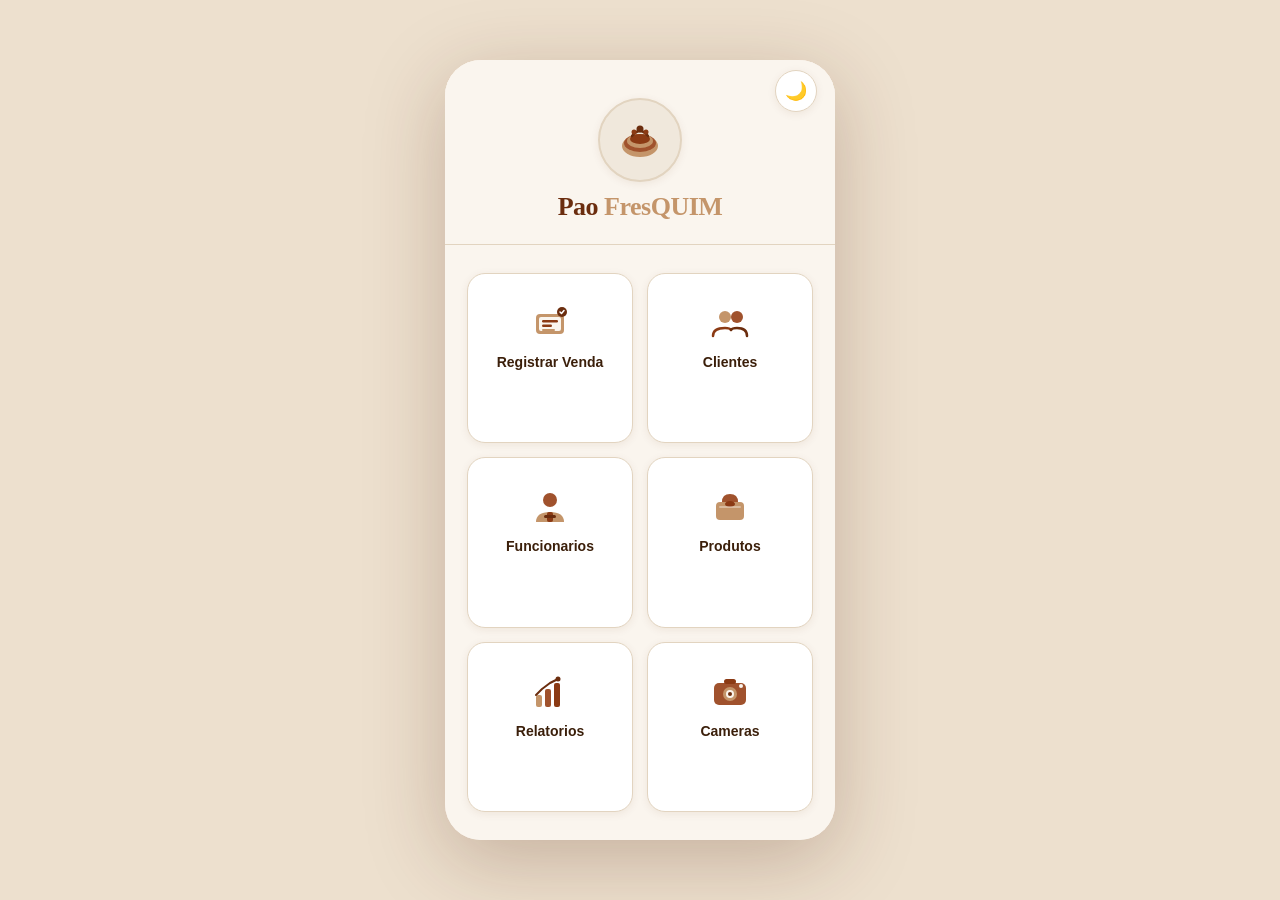
==== commit dd9de89f: "Atualizações UX 1.0 Criação do tema escuro" ====
--- a/FRONTEND/main.html
+++ b/FRONTEND/main.html
@@ -9,7 +9,15 @@
 <body>
 <div class="app-shell" id="app">
 
+    <button
+    id="theme-toggle"
+    class="theme-toggle"
+  >
+    🌙
+   </button>
   <!-- ===================== SCREEN: HOME ===================== -->
+    
+  
   <div class="screen active" id="screen-home">
     <div class="home-header">
       <div class="home-logo-circle">
@@ -833,7 +841,7 @@
     </div>
   </div>
 
-  <script src="main.js"></script>
+  <script type="module" src="./js/main.js"></script>
 
 </div>
 
--- a/FRONTEND/style.css
+++ b/FRONTEND/style.css
@@ -18,6 +18,12 @@
     --white: #FFFFFF;
     --shadow: 0 4px 24px rgba(107,45,14,0.10);
     --shadow-sm: 0 2px 8px rgba(107,45,14,0.08);
+    --bg: #f5f5f5;
+    --card: #ffffff;
+    --text: #1f1f1f;
+    --text-light: #666666;
+    --primary: #8B4513;
+    --border: #dddddd;
   }
   * { box-sizing: border-box; margin: 0; padding: 0; }
   body {
@@ -716,4 +722,88 @@
     letter-spacing: 1px;
     color: var(--text-light);
     padding: 2px 0;
-  }+  }
+
+   body.dark-mode {
+  --brown-dark: #D6A36A;
+  --brown-mid: #C4956A;
+  --brown-light: #E0B985;
+  --brown-pale: #8B5A35;
+
+  --cream: #1F1712;
+  --cream-dark: #2A1D16;
+  --cream-border: #4A3324;
+
+  --text-dark: #FAF5EE;
+  --text-mid: #E2D4C0;
+  --text-light: #C4956A;
+
+  --white: #2A1D16;
+
+  --green-bg: #1E3A24;
+  --orange-bg: #3A2816;
+
+  --shadow: 0 4px 24px rgba(0, 0, 0, 0.35);
+  --shadow-sm: 0 2px 8px rgba(0, 0, 0, 0.25);
+}
+
+body.dark-mode {
+  background: #120D0A;
+}
+
+body.dark-mode .app-shell {
+  background: var(--cream);
+  box-shadow: 0 20px 80px rgba(0, 0, 0, 0.55);
+}
+
+body.dark-mode .camera-feed {
+  background: #0B0B0B;
+}
+
+body.dark-mode .modal-overlay {
+  background: rgba(0, 0, 0, 0.65);
+}
+
+.theme-toggle {
+
+  position: absolute;
+
+  top: 10px;
+
+  right: 18px;
+
+  width: 42px;
+
+  height: 42px;
+
+  border-radius: 50%;
+
+  border: 1.5px solid var(--cream-border);
+
+  background: var(--white);
+
+  color: var(--brown-dark);
+
+  font-size: 18px;
+
+  cursor: pointer;
+
+  box-shadow: var(--shadow-sm);
+
+  z-index: 999;
+
+  transition: all 0.2s;
+
+  display: flex;
+
+  align-items: center;
+
+  justify-content: center;
+}
+
+.theme-toggle:hover {
+
+  background: var(--cream-dark);
+
+  transform: translateY(-1px);
+}
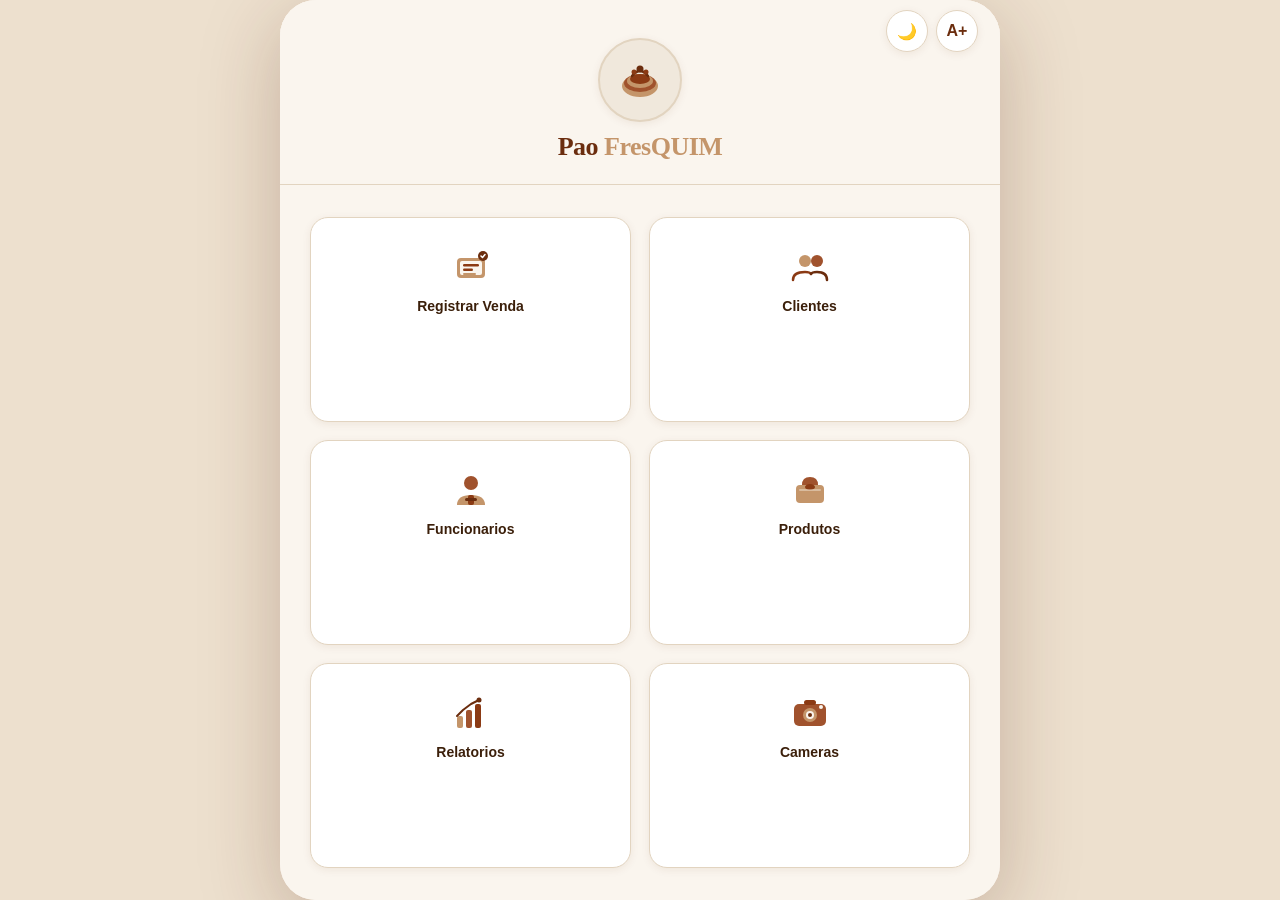
==== commit b488420e: "Atualização UX 1.1 Criação de um CSS separado para acessibilidade, além de ter sido acresentado o me" ====
--- a/FRONTEND/main.html
+++ b/FRONTEND/main.html
@@ -5,16 +5,18 @@
 <meta name="viewport" content="width=device-width, initial-scale=1.0">
 <title>Pao FresQUIM</title>
 <link rel="stylesheet" href="style.css">
+<link rel="stylesheet" href="acessibilty.css">
 </head>
 <body>
 <div class="app-shell" id="app">
 
-    <button
-    id="theme-toggle"
-    class="theme-toggle"
-  >
-    🌙
-   </button>
+  <div class="accessibility-actions">
+  <button id="theme-toggle" class="accessibility-btn">🌙</button>
+  <button id="font-toggle" class="accessibility-btn">A+</button>
+  </div>
+  
+
+   
   <!-- ===================== SCREEN: HOME ===================== -->
     
   
@@ -842,6 +844,7 @@
   </div>
 
   <script type="module" src="./js/main.js"></script>
+  <script type="module" src="./js/acessibilty.js"></script>
 
 </div>
 
--- a/FRONTEND/style.css
+++ b/FRONTEND/style.css
@@ -806,4 +806,60 @@
   background: var(--cream-dark);
 
   transform: translateY(-1px);
+}
+
+.success-popup {
+  position: absolute;
+  inset: 0;
+  background: rgba(59, 31, 10, 0.55);
+  backdrop-filter: blur(2px);
+  display: none;
+  align-items: center;
+  justify-content: center;
+  z-index: 10000;
+}
+
+.success-popup.open {
+  display: flex;
+}
+
+.success-popup-card {
+  width: 82%;
+  background: var(--cream);
+  border: 1.5px solid var(--cream-border);
+  border-radius: 22px;
+  padding: 26px 22px;
+  text-align: center;
+  box-shadow: var(--shadow);
+}
+
+.success-popup-icon {
+  font-size: 42px;
+  margin-bottom: 10px;
+}
+
+.success-popup-card h3 {
+  font-family: 'Playfair Display', serif;
+  color: var(--brown-dark);
+  font-size: 20px;
+  margin-bottom: 8px;
+}
+
+.success-popup-card p {
+  color: var(--text-mid);
+  font-size: 14px;
+  font-weight: 700;
+  margin-bottom: 18px;
+}
+
+.success-popup-card button {
+  width: 100%;
+  border: none;
+  border-radius: 12px;
+  background: var(--brown-dark);
+  color: var(--white);
+  padding: 12px;
+  font-size: 15px;
+  font-weight: 800;
+  cursor: pointer;
 }
--- a/FRONTEND/acessibilty.css
+++ b/FRONTEND/acessibilty.css
@@ -0,0 +1,258 @@
+/* =========================
+   ACESSIBILIDADE
+========================= */
+
+.accessibility-actions {
+  position: absolute;
+  top: 10px;
+  right: 22px;
+  display: flex;
+  gap: 8px;
+  z-index: 9999;
+}
+
+.accessibility-btn {
+  width: 42px;
+  height: 42px;
+  border-radius: 50%;
+  border: 1.5px solid var(--cream-border);
+  background: var(--white);
+  color: var(--brown-dark);
+  font-size: 16px;
+  font-weight: 800;
+  cursor: pointer;
+  box-shadow: var(--shadow-sm);
+  display: flex;
+  align-items: center;
+  justify-content: center;
+}
+
+.accessibility-btn:hover {
+  background: var(--cream-dark);
+  transform: translateY(-1px);
+}
+
+/* Modo escuro */
+body.dark-mode {
+  --brown-dark: #D6A36A;
+  --brown-mid: #C4956A;
+  --brown-light: #E0B985;
+  --brown-pale: #8B5A35;
+
+  --cream: #1F1712;
+  --cream-dark: #2A1D16;
+  --cream-border: #4A3324;
+
+  --text-dark: #FAF5EE;
+  --text-mid: #E2D4C0;
+  --text-light: #C4956A;
+
+  --white: #2A1D16;
+
+  --green-bg: #1E3A24;
+  --orange-bg: #3A2816;
+
+  --shadow: 0 4px 24px rgba(0, 0, 0, 0.35);
+  --shadow-sm: 0 2px 8px rgba(0, 0, 0, 0.25);
+
+  background: #120D0A;
+}
+
+body.dark-mode .app-shell {
+  background: var(--cream);
+  box-shadow: 0 20px 80px rgba(0, 0, 0, 0.55);
+}
+
+body.dark-mode .camera-feed {
+  background: #0B0B0B;
+}
+
+body.dark-mode .modal-overlay {
+  background: rgba(0, 0, 0, 0.65);
+}
+
+/* Fonte maior */
+body.large-font .home-card-label,
+body.large-font .list-item-name,
+body.large-font .detail-value,
+body.large-font .venda-item-name,
+body.large-font .field-input,
+body.large-font .btn-primary,
+body.large-font .btn-outline,
+body.large-font .btn-pay,
+body.large-font .topbar-title {
+  font-size: 1.12em;
+}
+
+body.large-font .home-brand {
+  font-size: 29px;
+}
+
+body.large-font .relatorio-value {
+  font-size: 32px;
+}
+
+/* Redução de animações */
+body.reduce-motion *,
+body.reduce-motion *::before,
+body.reduce-motion *::after {
+  animation: none !important;
+  transition: none !important;
+}
+
+/* =========================
+   MEDIA QUERIES
+========================= */
+
+/* Celulares menores */
+@media (max-width: 430px) {
+  .app-shell {
+    width: 100%;
+    min-height: 100vh;
+    border-radius: 0;
+  }
+
+  .screen {
+    min-height: 100vh;
+  }
+
+  .theme-toggle,
+  .font-toggle {
+    right: 14px;
+    width: 40px;
+    height: 40px;
+  }
+
+  .theme-toggle {
+    top: 14px;
+  }
+
+  .font-toggle {
+    top: 62px;
+  }
+
+  .home-grid {
+    padding: 22px 16px;
+    gap: 12px;
+  }
+
+  .screen-content {
+    padding: 16px;
+  }
+
+  @media (max-width: 430px) {
+  .accessibility-actions {
+    top: 14px;
+    right: 14px;
+  }
+
+  .accessibility-btn {
+    width: 38px;
+    height: 38px;
+  }
+}
+}
+
+/* Telas muito pequenas */
+@media (max-width: 360px) {
+  .home-grid {
+    grid-template-columns: 1fr;
+  }
+
+  .home-card {
+    padding: 20px 10px;
+  }
+
+  .pay-row {
+    flex-direction: column;
+  }
+
+  .theme-toggle,
+  .font-toggle {
+    width: 36px;
+    height: 36px;
+  }
+
+  .font-toggle {
+    top: 56px;
+  }
+}
+
+/* Telas maiores */
+@media (min-width: 768px) {
+  .app-shell {
+    width: 520px;
+    min-height: 860px;
+  }
+
+  .screen {
+    min-height: 860px;
+  }
+
+  .theme-toggle,
+  .font-toggle {
+    right: 26px;
+    width: 46px;
+    height: 46px;
+  }
+
+  .theme-toggle {
+    top: 22px;
+  }
+
+  .font-toggle {
+    top: 76px;
+  }
+}
+
+@media (min-width: 1024px) {
+  .app-shell {
+    width: 720px;
+    min-height: 900px;
+  }
+
+  .screen {
+    min-height: 900px;
+  }
+
+  .home-grid {
+    gap: 18px;
+    padding: 32px 30px;
+  }
+
+  .screen-content {
+    padding: 24px 30px 30px;
+  }
+}
+
+/* Preferência do sistema: modo escuro */
+@media (prefers-color-scheme: dark) {
+  body.auto-dark {
+    --brown-dark: #D6A36A;
+    --brown-mid: #C4956A;
+    --brown-light: #E0B985;
+    --brown-pale: #8B5A35;
+
+    --cream: #1F1712;
+    --cream-dark: #2A1D16;
+    --cream-border: #4A3324;
+
+    --text-dark: #FAF5EE;
+    --text-mid: #E2D4C0;
+    --text-light: #C4956A;
+
+    --white: #2A1D16;
+
+    background: #120D0A;
+  }
+}
+
+/* Preferência do sistema: reduzir movimento */
+@media (prefers-reduced-motion: reduce) {
+  *,
+  *::before,
+  *::after {
+    animation: none !important;
+    transition: none !important;
+  }
+}
